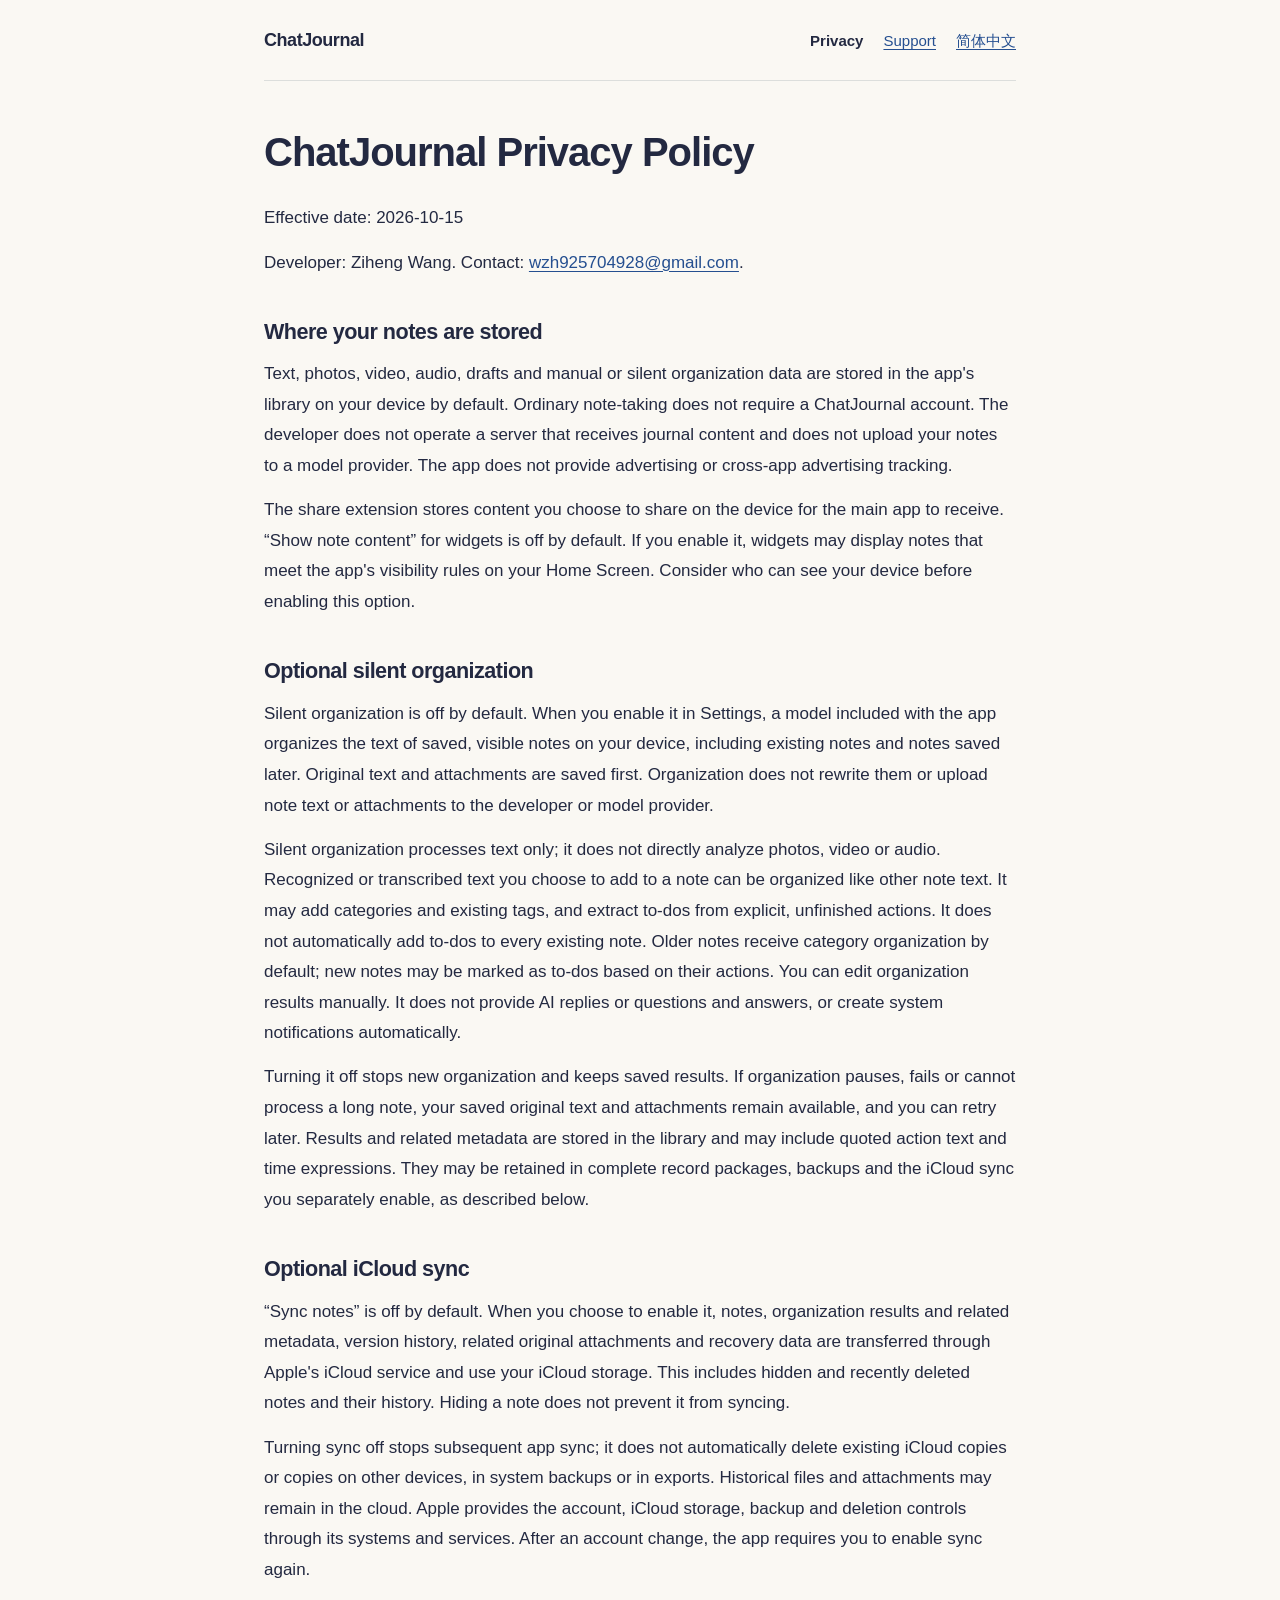
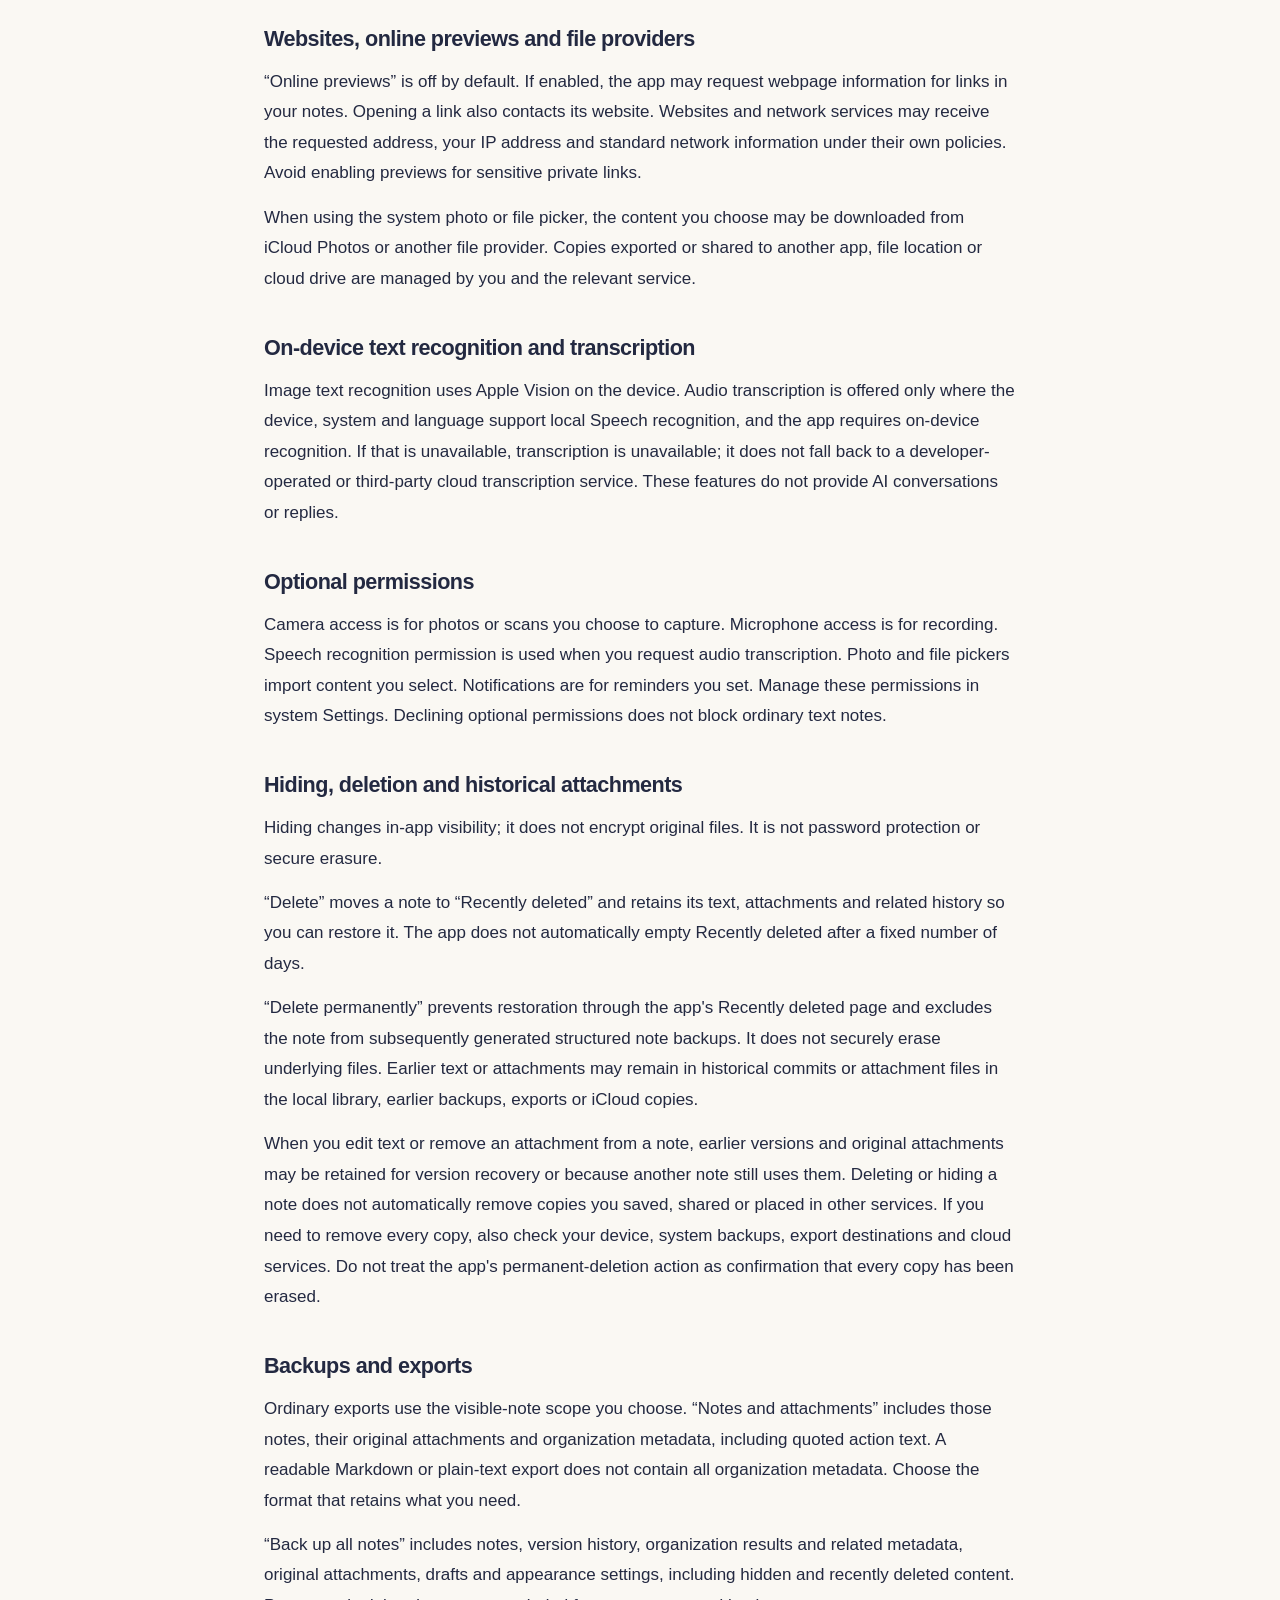
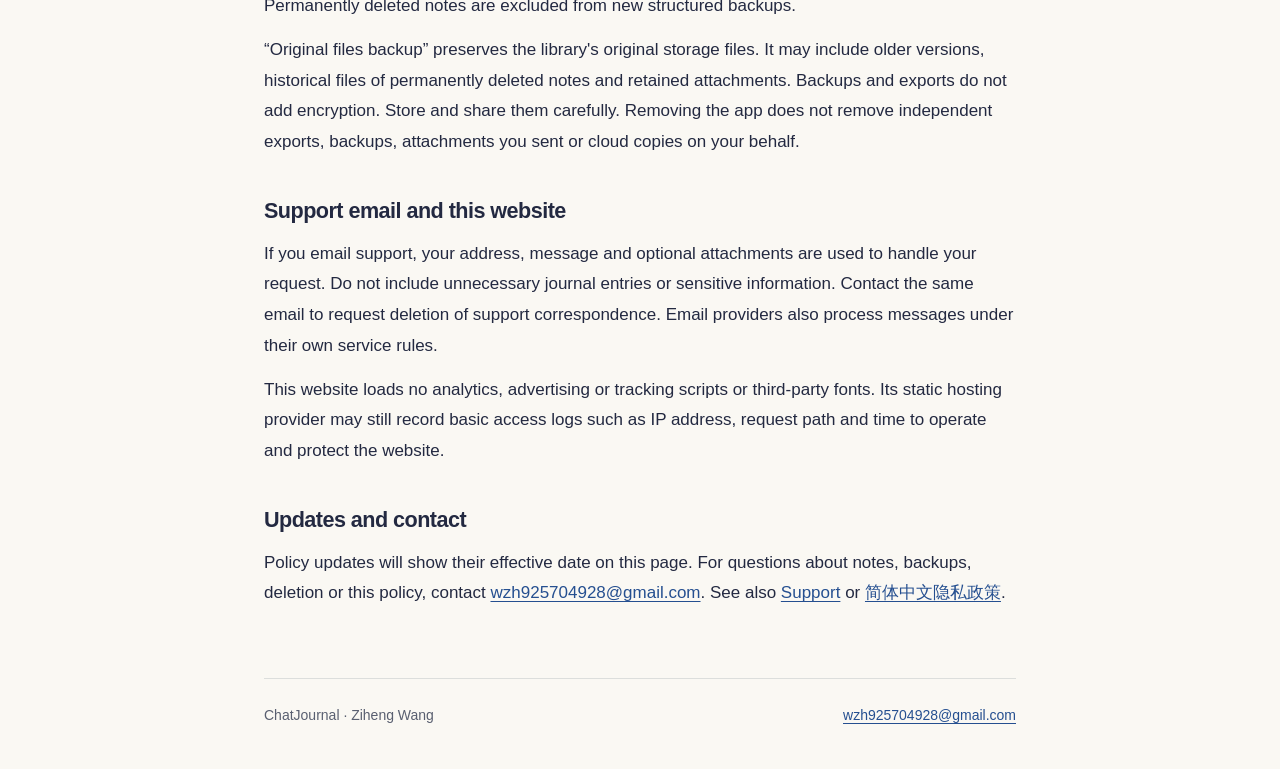
==== docs/privacy.en.html @ 0717ebc5 "Add files via upload" ====
<!doctype html>
<html lang="en">
<head>
<meta charset="utf-8">
<meta name="viewport" content="width=device-width, initial-scale=1">
<meta name="description" content="How ChatJournal handles notes, optional sync, permissions, backups and deletion.">
<meta name="referrer" content="no-referrer">
<meta http-equiv="Content-Security-Policy" content="default-src 'none'; style-src 'self'; img-src 'self'; base-uri 'none'; form-action 'none'">
<title>ChatJournal Privacy Policy</title>
<link rel="alternate" hreflang="zh-Hans" href="privacy.zh.html">
<link rel="alternate" hreflang="en" href="privacy.en.html">
<link rel="stylesheet" href="style.css">
</head>
<body>
<a class="skip" href="#content">Skip to content</a>
<header><a class="brand" href="index.html">ChatJournal</a><nav aria-label="Site navigation"><a href="privacy.en.html" aria-current="page">Privacy</a><a href="support.en.html">Support</a><a href="privacy.zh.html" lang="zh-Hans" hreflang="zh-Hans">简体中文</a></nav></header>
<main id="content"><h1>ChatJournal Privacy Policy</h1>
<p>Effective date: 2026-10-15</p>
<p>Developer: Ziheng Wang. Contact: <a href="mailto:wzh925704928@gmail.com">wzh925704928@gmail.com</a>.</p>
<h2>Where your notes are stored</h2>
<p>Text, photos, video, audio, drafts and manual or silent organization data are stored in the app's library on your device by default. Ordinary note-taking does not require a ChatJournal account. The developer does not operate a server that receives journal content and does not upload your notes to a model provider. The app does not provide advertising or cross-app advertising tracking.</p>
<p>The share extension stores content you choose to share on the device for the main app to receive. “Show note content” for widgets is off by default. If you enable it, widgets may display notes that meet the app's visibility rules on your Home Screen. Consider who can see your device before enabling this option.</p>
<h2>Optional silent organization</h2>
<p>Silent organization is off by default. When you enable it in Settings, a model included with the app organizes the text of saved, visible notes on your device, including existing notes and notes saved later. Original text and attachments are saved first. Organization does not rewrite them or upload note text or attachments to the developer or model provider.</p>
<p>Silent organization processes text only; it does not directly analyze photos, video or audio. Recognized or transcribed text you choose to add to a note can be organized like other note text. It may add categories and existing tags, and extract to-dos from explicit, unfinished actions. It does not automatically add to-dos to every existing note. Older notes receive category organization by default; new notes may be marked as to-dos based on their actions. You can edit organization results manually. It does not provide AI replies or questions and answers, or create system notifications automatically.</p>
<p>Turning it off stops new organization and keeps saved results. If organization pauses, fails or cannot process a long note, your saved original text and attachments remain available, and you can retry later. Results and related metadata are stored in the library and may include quoted action text and time expressions. They may be retained in complete record packages, backups and the iCloud sync you separately enable, as described below.</p>
<h2>Optional iCloud sync</h2>
<p>“Sync notes” is off by default. When you choose to enable it, notes, organization results and related metadata, version history, related original attachments and recovery data are transferred through Apple's iCloud service and use your iCloud storage. This includes hidden and recently deleted notes and their history. Hiding a note does not prevent it from syncing.</p>
<p>Turning sync off stops subsequent app sync; it does not automatically delete existing iCloud copies or copies on other devices, in system backups or in exports. Historical files and attachments may remain in the cloud. Apple provides the account, iCloud storage, backup and deletion controls through its systems and services. After an account change, the app requires you to enable sync again.</p>
<h2>Websites, online previews and file providers</h2>
<p>“Online previews” is off by default. If enabled, the app may request webpage information for links in your notes. Opening a link also contacts its website. Websites and network services may receive the requested address, your IP address and standard network information under their own policies. Avoid enabling previews for sensitive private links.</p>
<p>When using the system photo or file picker, the content you choose may be downloaded from iCloud Photos or another file provider. Copies exported or shared to another app, file location or cloud drive are managed by you and the relevant service.</p>
<h2>On-device text recognition and transcription</h2>
<p>Image text recognition uses Apple Vision on the device. Audio transcription is offered only where the device, system and language support local Speech recognition, and the app requires on-device recognition. If that is unavailable, transcription is unavailable; it does not fall back to a developer-operated or third-party cloud transcription service. These features do not provide AI conversations or replies.</p>
<h2>Optional permissions</h2>
<p>Camera access is for photos or scans you choose to capture. Microphone access is for recording. Speech recognition permission is used when you request audio transcription. Photo and file pickers import content you select. Notifications are for reminders you set. Manage these permissions in system Settings. Declining optional permissions does not block ordinary text notes.</p>
<h2>Hiding, deletion and historical attachments</h2>
<p>Hiding changes in-app visibility; it does not encrypt original files. It is not password protection or secure erasure.</p>
<p>“Delete” moves a note to “Recently deleted” and retains its text, attachments and related history so you can restore it. The app does not automatically empty Recently deleted after a fixed number of days.</p>
<p>“Delete permanently” prevents restoration through the app's Recently deleted page and excludes the note from subsequently generated structured note backups. It does not securely erase underlying files. Earlier text or attachments may remain in historical commits or attachment files in the local library, earlier backups, exports or iCloud copies.</p>
<p>When you edit text or remove an attachment from a note, earlier versions and original attachments may be retained for version recovery or because another note still uses them. Deleting or hiding a note does not automatically remove copies you saved, shared or placed in other services. If you need to remove every copy, also check your device, system backups, export destinations and cloud services. Do not treat the app's permanent-deletion action as confirmation that every copy has been erased.</p>
<h2>Backups and exports</h2>
<p>Ordinary exports use the visible-note scope you choose. “Notes and attachments” includes those notes, their original attachments and organization metadata, including quoted action text. A readable Markdown or plain-text export does not contain all organization metadata. Choose the format that retains what you need.</p>
<p>“Back up all notes” includes notes, version history, organization results and related metadata, original attachments, drafts and appearance settings, including hidden and recently deleted content. Permanently deleted notes are excluded from new structured backups.</p>
<p>“Original files backup” preserves the library's original storage files. It may include older versions, historical files of permanently deleted notes and retained attachments. Backups and exports do not add encryption. Store and share them carefully. Removing the app does not remove independent exports, backups, attachments you sent or cloud copies on your behalf.</p>
<h2>Support email and this website</h2>
<p>If you email support, your address, message and optional attachments are used to handle your request. Do not include unnecessary journal entries or sensitive information. Contact the same email to request deletion of support correspondence. Email providers also process messages under their own service rules.</p>
<p>This website loads no analytics, advertising or tracking scripts or third-party fonts. Its static hosting provider may still record basic access logs such as IP address, request path and time to operate and protect the website.</p>
<h2>Updates and contact</h2>
<p>Policy updates will show their effective date on this page. For questions about notes, backups, deletion or this policy, contact <a href="mailto:wzh925704928@gmail.com">wzh925704928@gmail.com</a>. See also <a href="support.en.html">Support</a> or <a href="privacy.zh.html">简体中文隐私政策</a>.</p></main>
<footer><span>ChatJournal · Ziheng Wang</span><a href="mailto:wzh925704928@gmail.com">wzh925704928@gmail.com</a></footer>
</body>
</html>
---- docs/style.css ----
:root{color-scheme:light dark;--paper:#faf8f3;--ink:#232941;--muted:#595f70;--line:#dcdedc;--link:#254f90;--focus:#995b0e}
*{box-sizing:border-box}
html{font-size:100%;scroll-padding-top:1.5rem}
body{margin:0;background:var(--paper);color:var(--ink);font-family:-apple-system,BlinkMacSystemFont,"Segoe UI","PingFang SC","Hiragino Sans GB",sans-serif;font-size:1.0625rem;line-height:1.8;overflow-wrap:anywhere}
a{color:var(--link);text-underline-offset:.2em;text-decoration-thickness:.06em}
a:hover{text-decoration-thickness:.12em}
a:focus-visible{outline:3px solid var(--focus);outline-offset:5px;border-radius:2px}
header,main,footer{width:min(100% - 3rem,47rem);margin-inline:auto}
header{display:flex;align-items:center;justify-content:space-between;gap:1.25rem;flex-wrap:wrap;padding-block:1.5rem;border-bottom:1px solid var(--line)}
.brand{font-size:1.125rem;font-weight:650;letter-spacing:-.025em;text-decoration:none;color:var(--ink)}
nav{display:flex;gap:1.25rem;flex-wrap:wrap;font-size:.9375rem}
nav a[aria-current=page]{color:var(--ink);text-decoration:none;font-weight:650}
main{padding-block:2.75rem 3.5rem}
h1,h2{line-height:1.35;letter-spacing:-.025em;text-wrap:balance}
h1{font-size:clamp(1.9rem,5vw,2.5rem);font-weight:700;margin:0 0 1.5rem}
h2{font-size:1.35rem;font-weight:650;margin:2.4rem 0 .8rem}
p{margin:.85rem 0}
ul{padding-left:1.25rem}
li+li{margin-top:.5rem}
.intro{font-size:1.25rem;line-height:1.65;color:var(--muted)}
footer{border-top:1px solid var(--line);padding-block:1.5rem 2.5rem;display:flex;gap:.5rem 1.5rem;justify-content:space-between;flex-wrap:wrap;font-size:.875rem;color:var(--muted)}
.skip{position:absolute;left:1rem;top:-5rem;background:var(--paper);padding:.6rem .9rem;z-index:1}
.skip:focus{top:1rem}
@media(max-width:30rem){header,main,footer{width:calc(100% - 2.25rem)}header{align-items:flex-start;gap:.6rem}nav{gap:1rem}main{padding-top:2rem}body{font-size:1rem}}
@media(prefers-color-scheme:dark){:root{--paper:#171b2b;--ink:#f2f1ee;--muted:#b6bdcd;--line:#3a4052;--link:#a6c6ff;--focus:#e3b674}}
@media print{body{background:white;color:black;font-size:11pt}header,footer,.skip{display:none}main{width:100%;padding:0}h2{break-after:avoid}a{color:inherit}p,li{orphans:3;widows:3}}
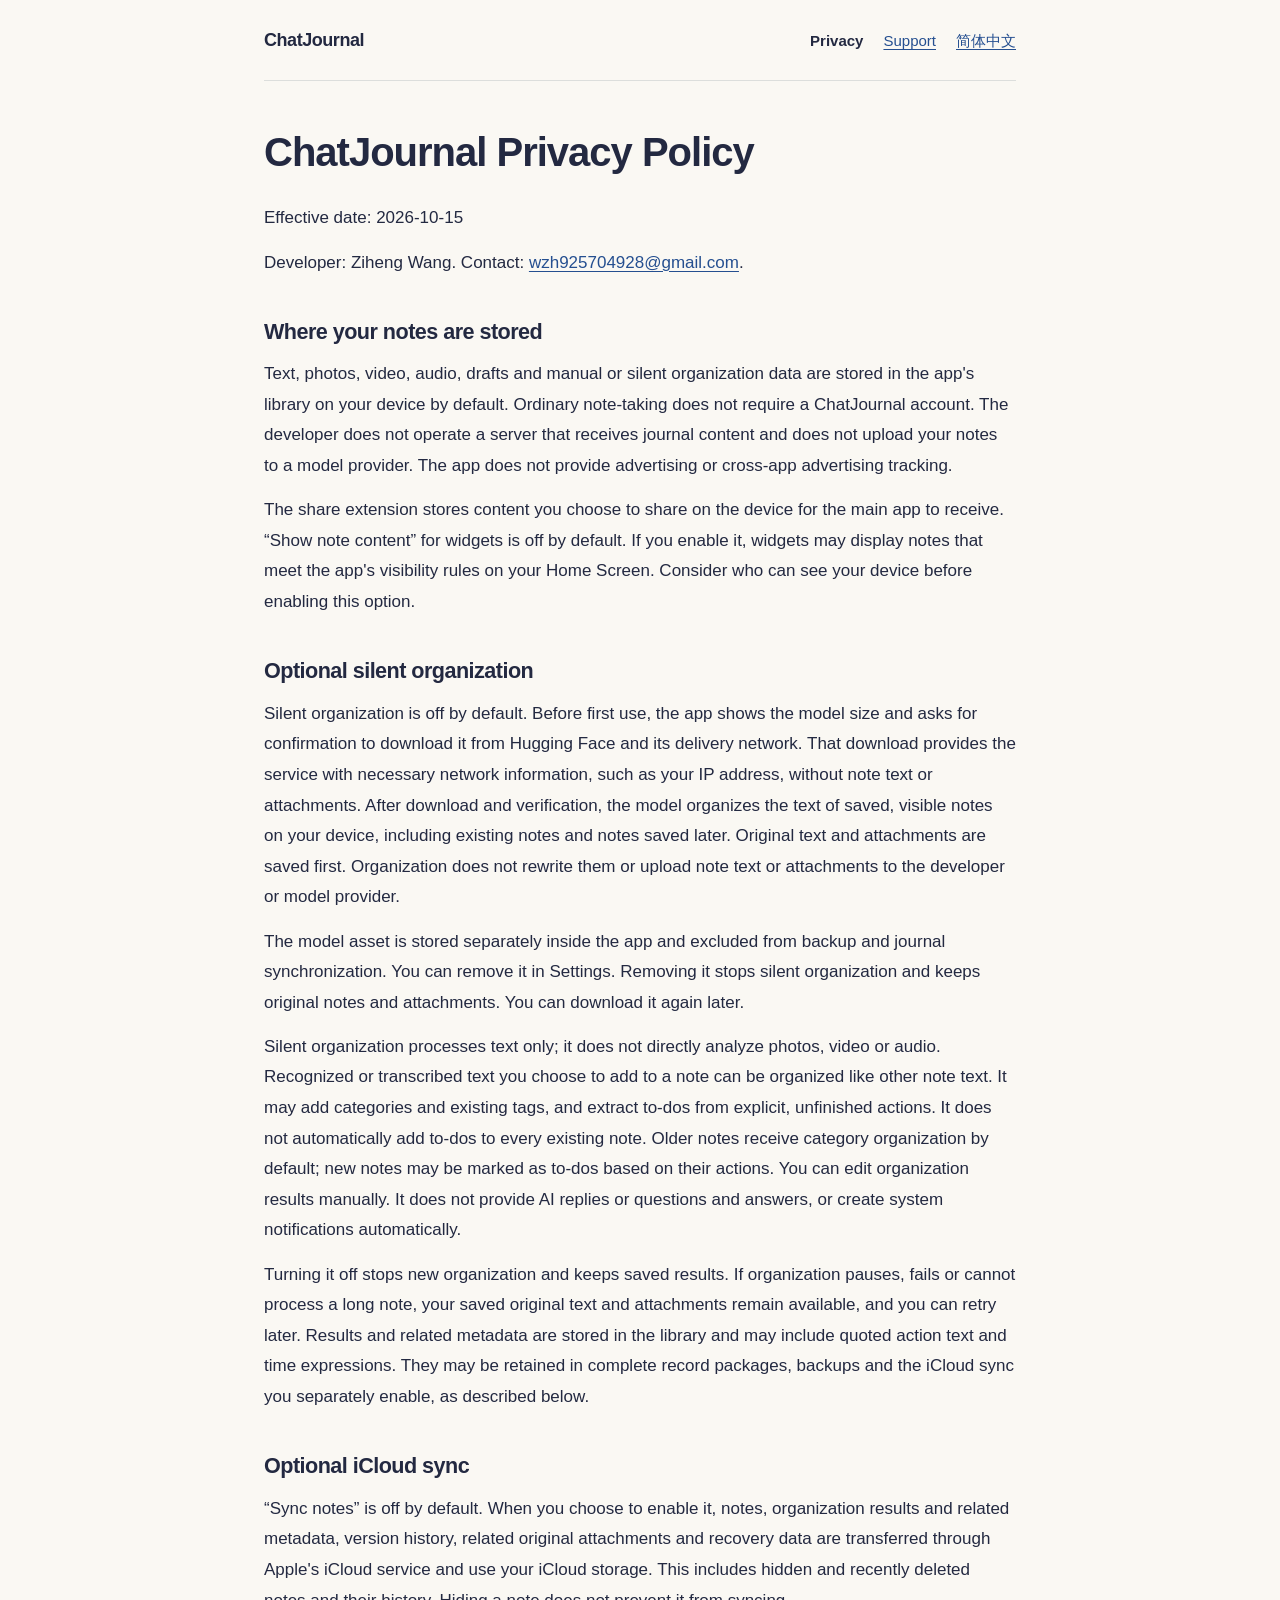
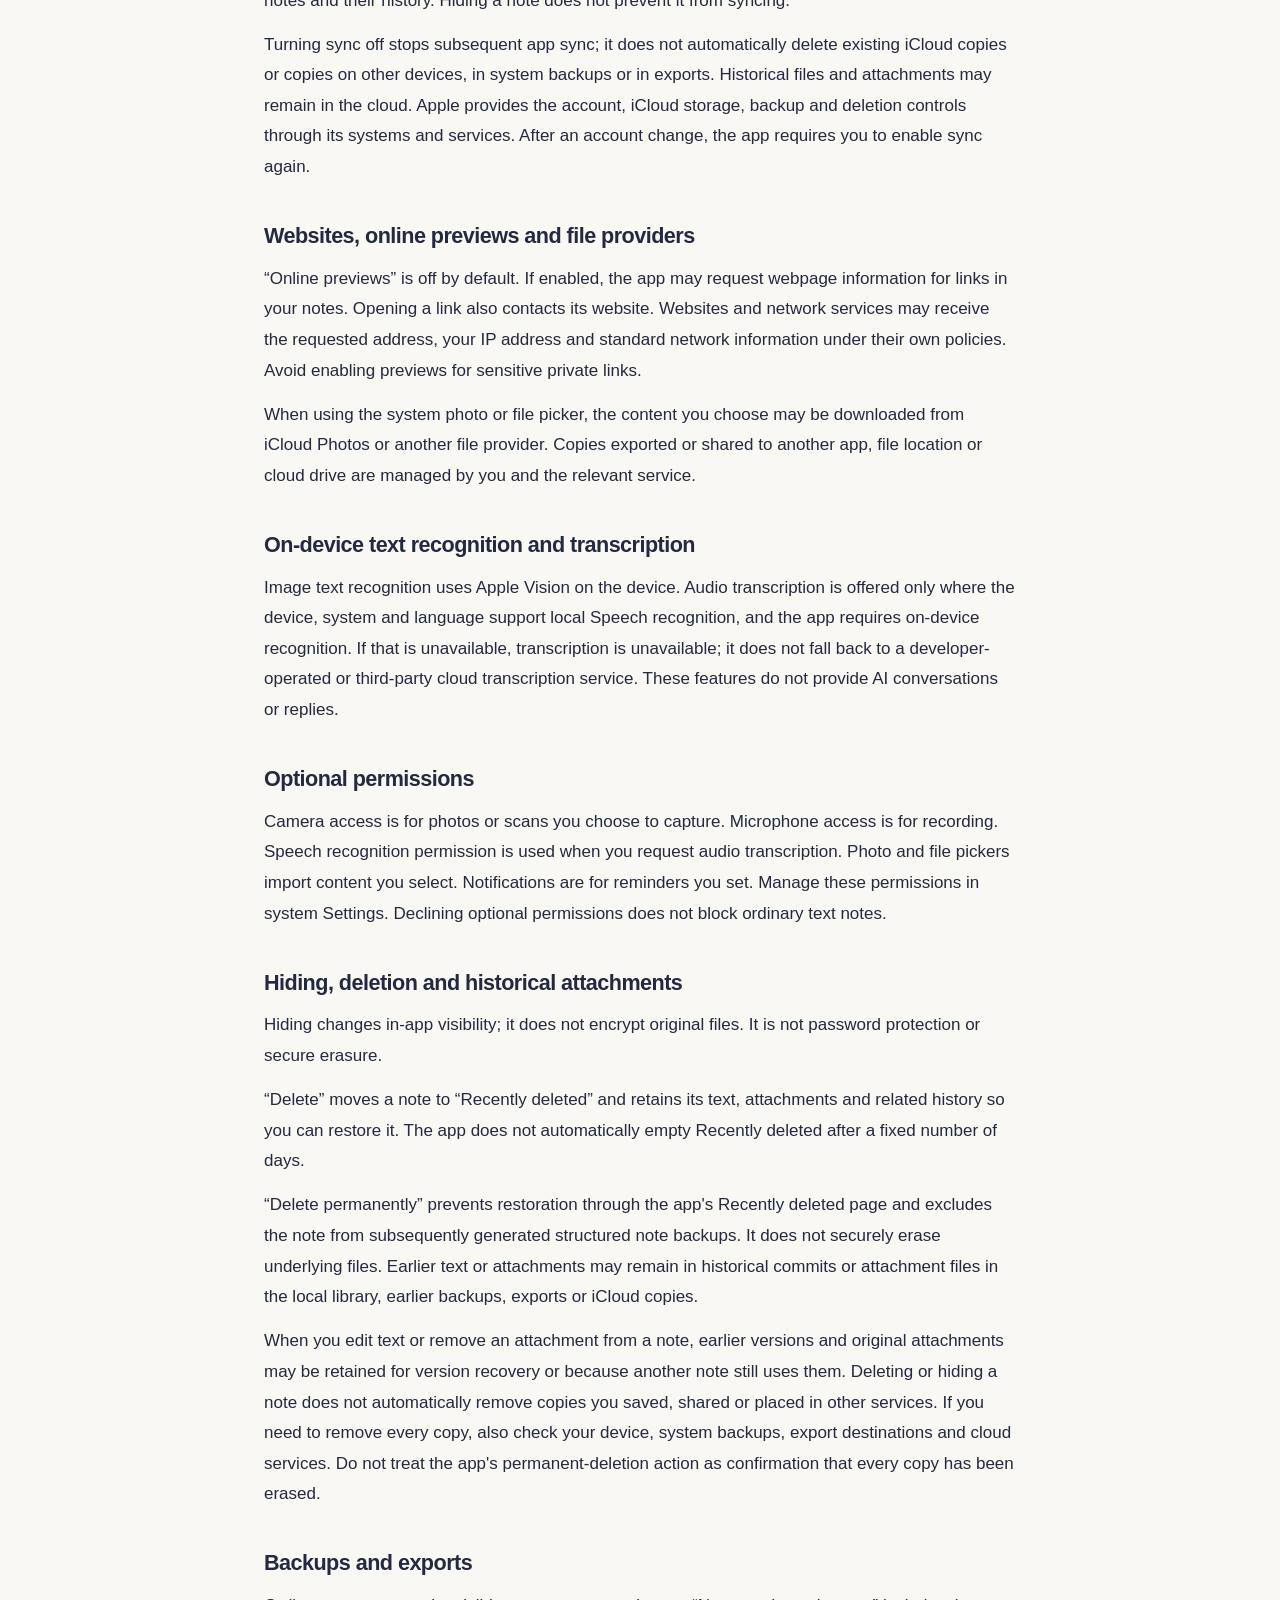
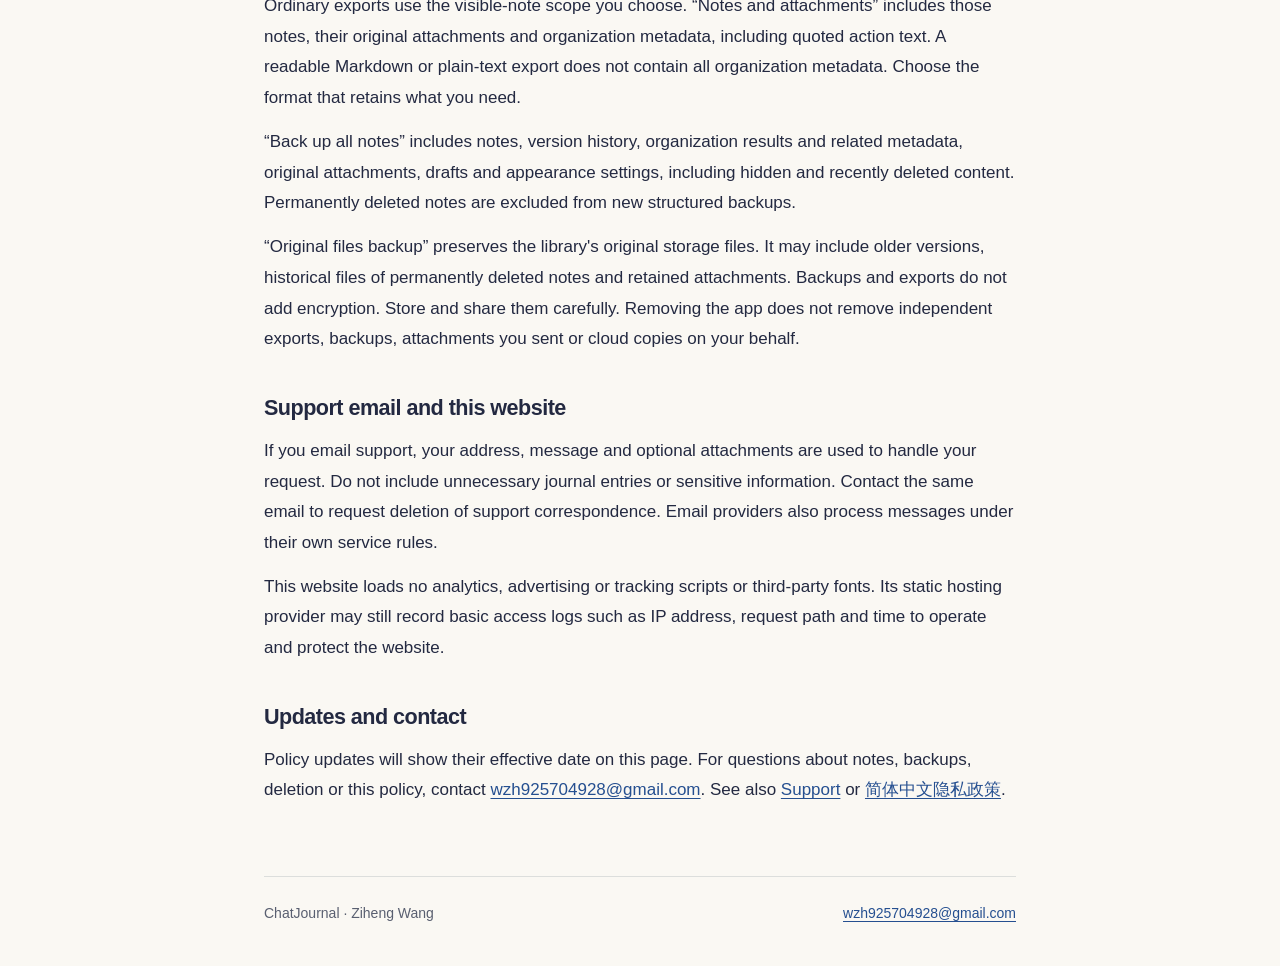
==== commit 218f0e29: "Document optional local model download and removal" ====
--- a/docs/privacy.en.html
+++ b/docs/privacy.en.html
@@ -21,7 +21,8 @@
 <p>Text, photos, video, audio, drafts and manual or silent organization data are stored in the app's library on your device by default. Ordinary note-taking does not require a ChatJournal account. The developer does not operate a server that receives journal content and does not upload your notes to a model provider. The app does not provide advertising or cross-app advertising tracking.</p>
 <p>The share extension stores content you choose to share on the device for the main app to receive. “Show note content” for widgets is off by default. If you enable it, widgets may display notes that meet the app's visibility rules on your Home Screen. Consider who can see your device before enabling this option.</p>
 <h2>Optional silent organization</h2>
-<p>Silent organization is off by default. When you enable it in Settings, a model included with the app organizes the text of saved, visible notes on your device, including existing notes and notes saved later. Original text and attachments are saved first. Organization does not rewrite them or upload note text or attachments to the developer or model provider.</p>
+<p>Silent organization is off by default. Before first use, the app shows the model size and asks for confirmation to download it from Hugging Face and its delivery network. That download provides the service with necessary network information, such as your IP address, without note text or attachments. After download and verification, the model organizes the text of saved, visible notes on your device, including existing notes and notes saved later. Original text and attachments are saved first. Organization does not rewrite them or upload note text or attachments to the developer or model provider.</p>
+<p>The model asset is stored separately inside the app and excluded from backup and journal synchronization. You can remove it in Settings. Removing it stops silent organization and keeps original notes and attachments. You can download it again later.</p>
 <p>Silent organization processes text only; it does not directly analyze photos, video or audio. Recognized or transcribed text you choose to add to a note can be organized like other note text. It may add categories and existing tags, and extract to-dos from explicit, unfinished actions. It does not automatically add to-dos to every existing note. Older notes receive category organization by default; new notes may be marked as to-dos based on their actions. You can edit organization results manually. It does not provide AI replies or questions and answers, or create system notifications automatically.</p>
 <p>Turning it off stops new organization and keeps saved results. If organization pauses, fails or cannot process a long note, your saved original text and attachments remain available, and you can retry later. Results and related metadata are stored in the library and may include quoted action text and time expressions. They may be retained in complete record packages, backups and the iCloud sync you separately enable, as described below.</p>
 <h2>Optional iCloud sync</h2>
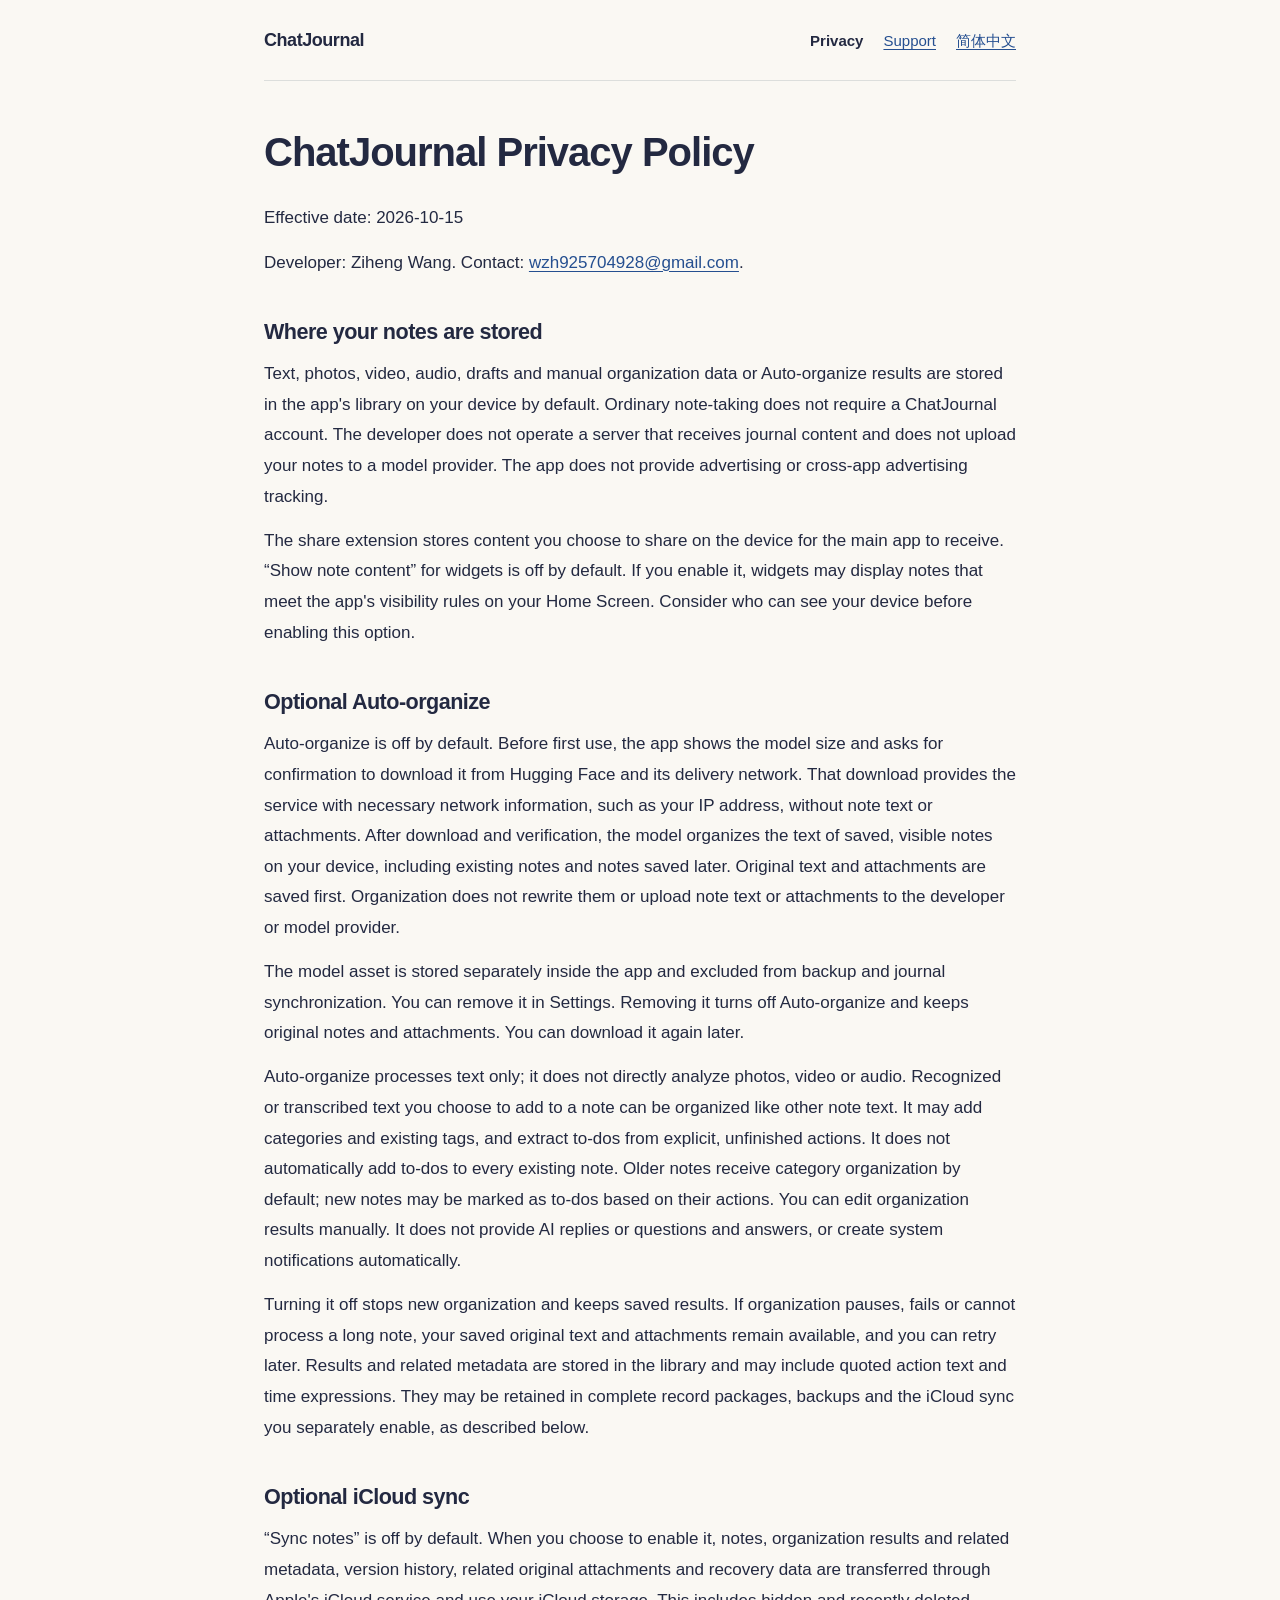
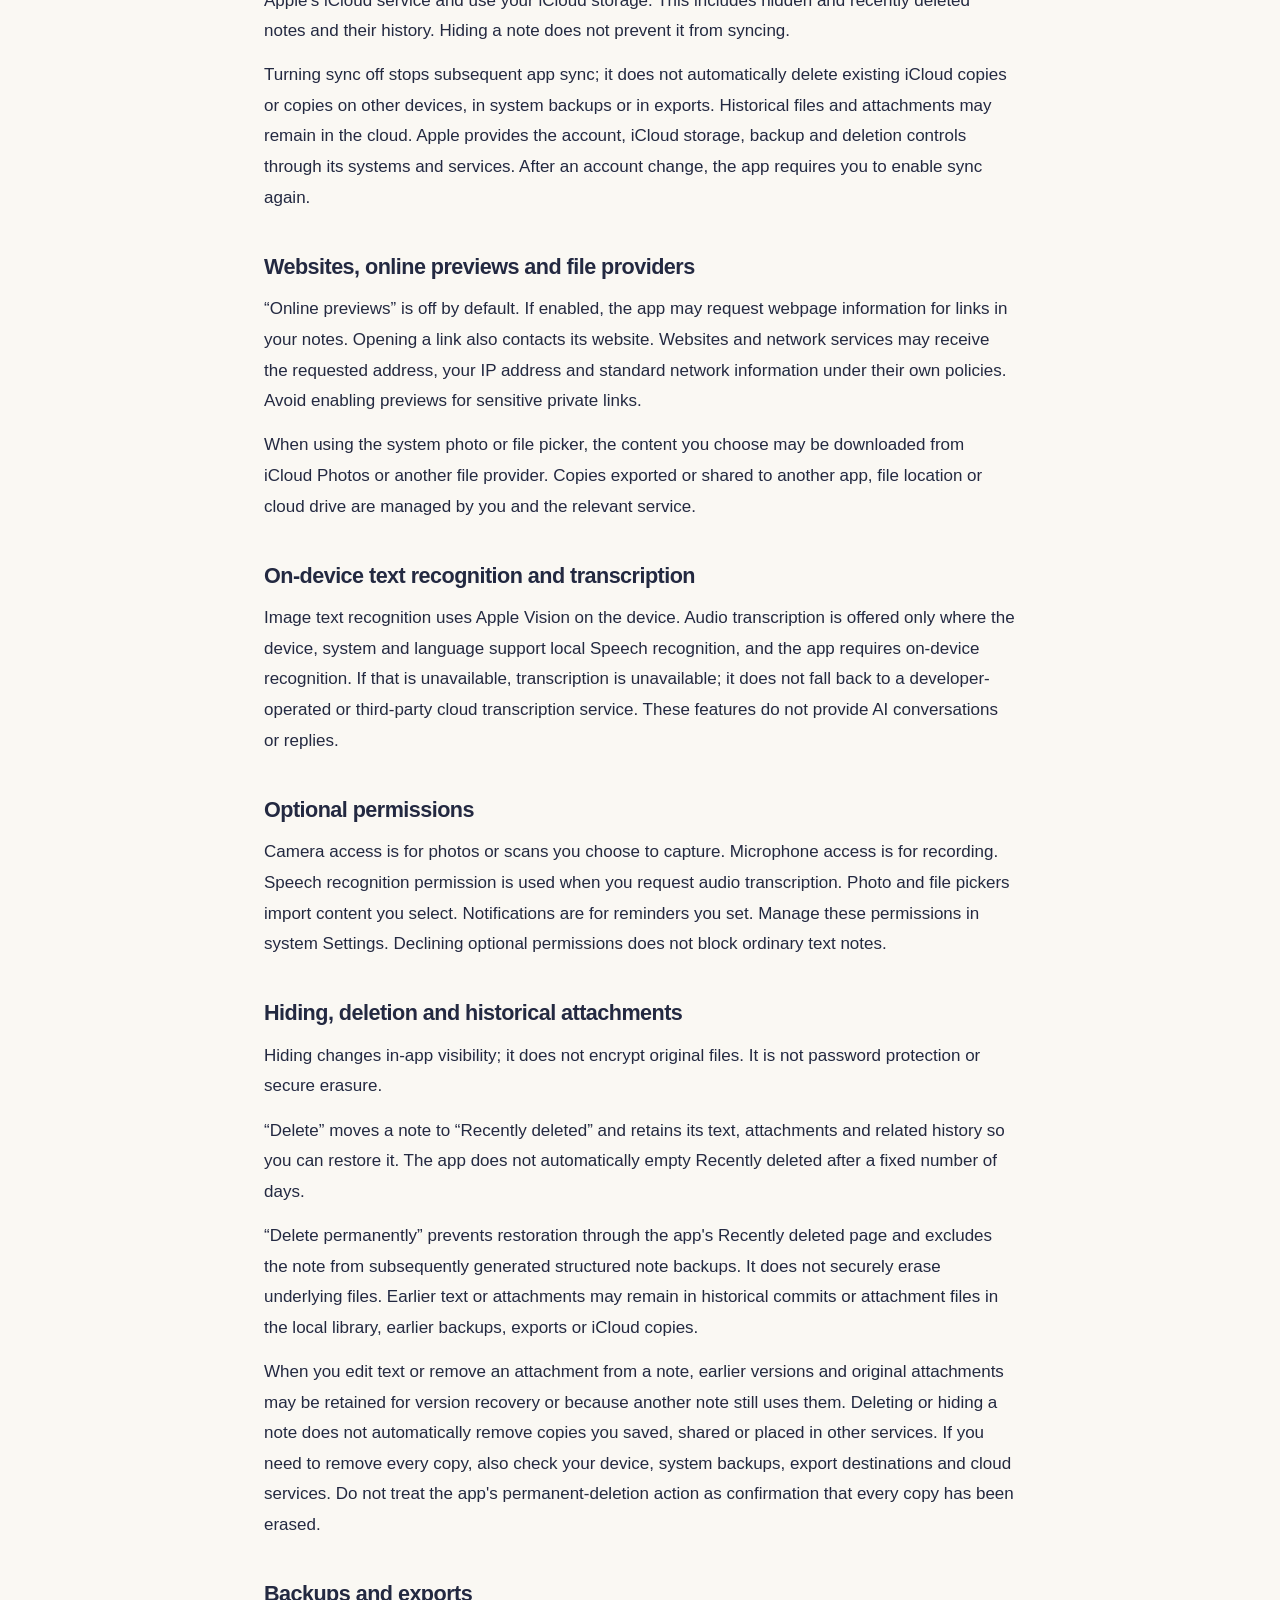
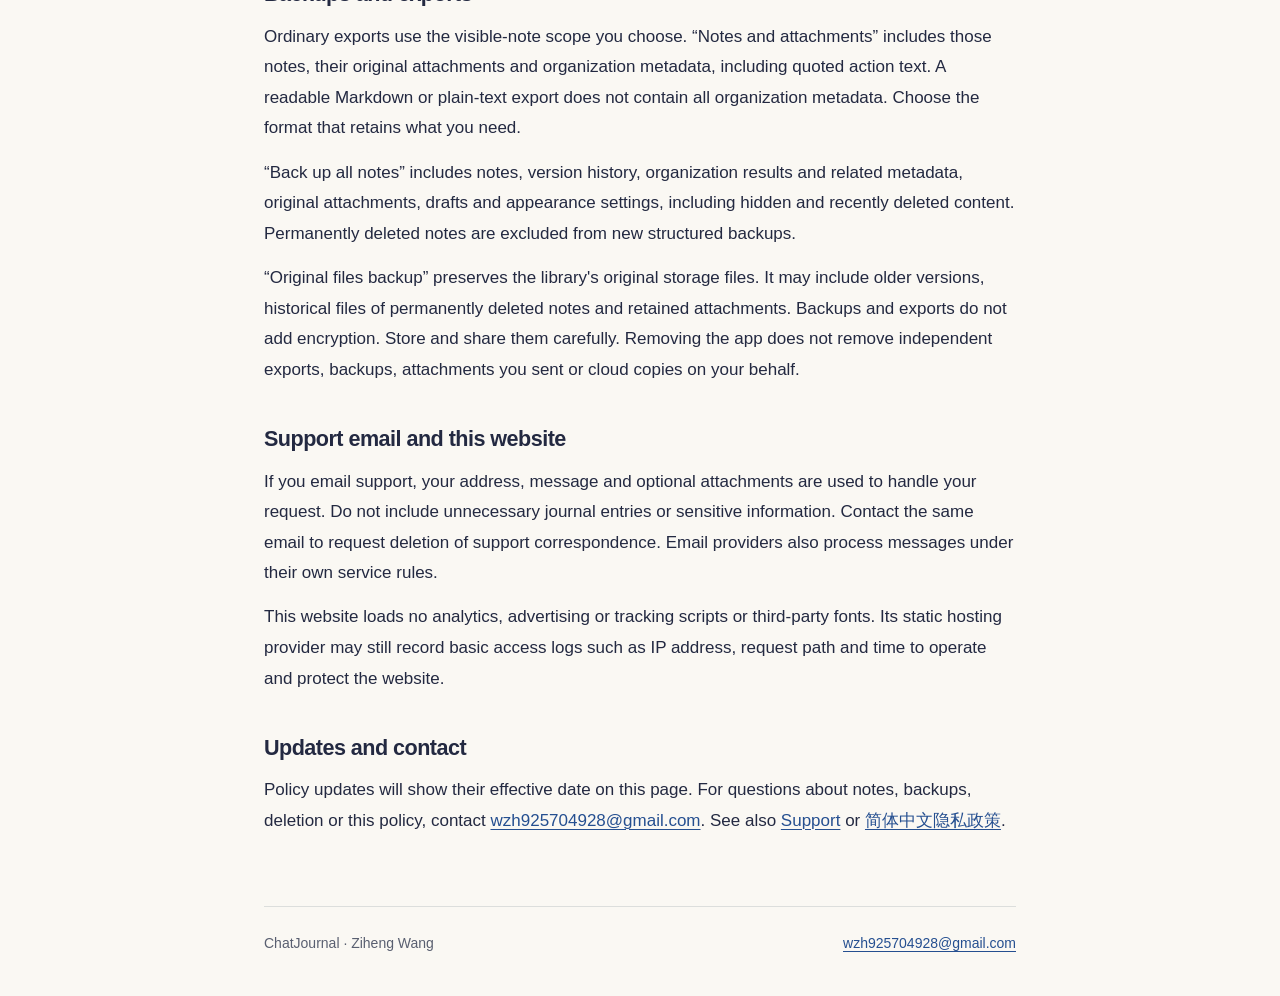
==== commit 207b54b5: "Align ChatJournal privacy and support with clearer app wording" ====
--- a/docs/privacy.en.html
+++ b/docs/privacy.en.html
@@ -18,12 +18,12 @@
 <p>Effective date: 2026-10-15</p>
 <p>Developer: Ziheng Wang. Contact: <a href="mailto:wzh925704928@gmail.com">wzh925704928@gmail.com</a>.</p>
 <h2>Where your notes are stored</h2>
-<p>Text, photos, video, audio, drafts and manual or silent organization data are stored in the app's library on your device by default. Ordinary note-taking does not require a ChatJournal account. The developer does not operate a server that receives journal content and does not upload your notes to a model provider. The app does not provide advertising or cross-app advertising tracking.</p>
+<p>Text, photos, video, audio, drafts and manual organization data or Auto-organize results are stored in the app's library on your device by default. Ordinary note-taking does not require a ChatJournal account. The developer does not operate a server that receives journal content and does not upload your notes to a model provider. The app does not provide advertising or cross-app advertising tracking.</p>
 <p>The share extension stores content you choose to share on the device for the main app to receive. “Show note content” for widgets is off by default. If you enable it, widgets may display notes that meet the app's visibility rules on your Home Screen. Consider who can see your device before enabling this option.</p>
-<h2>Optional silent organization</h2>
-<p>Silent organization is off by default. Before first use, the app shows the model size and asks for confirmation to download it from Hugging Face and its delivery network. That download provides the service with necessary network information, such as your IP address, without note text or attachments. After download and verification, the model organizes the text of saved, visible notes on your device, including existing notes and notes saved later. Original text and attachments are saved first. Organization does not rewrite them or upload note text or attachments to the developer or model provider.</p>
-<p>The model asset is stored separately inside the app and excluded from backup and journal synchronization. You can remove it in Settings. Removing it stops silent organization and keeps original notes and attachments. You can download it again later.</p>
-<p>Silent organization processes text only; it does not directly analyze photos, video or audio. Recognized or transcribed text you choose to add to a note can be organized like other note text. It may add categories and existing tags, and extract to-dos from explicit, unfinished actions. It does not automatically add to-dos to every existing note. Older notes receive category organization by default; new notes may be marked as to-dos based on their actions. You can edit organization results manually. It does not provide AI replies or questions and answers, or create system notifications automatically.</p>
+<h2>Optional Auto-organize</h2>
+<p>Auto-organize is off by default. Before first use, the app shows the model size and asks for confirmation to download it from Hugging Face and its delivery network. That download provides the service with necessary network information, such as your IP address, without note text or attachments. After download and verification, the model organizes the text of saved, visible notes on your device, including existing notes and notes saved later. Original text and attachments are saved first. Organization does not rewrite them or upload note text or attachments to the developer or model provider.</p>
+<p>The model asset is stored separately inside the app and excluded from backup and journal synchronization. You can remove it in Settings. Removing it turns off Auto-organize and keeps original notes and attachments. You can download it again later.</p>
+<p>Auto-organize processes text only; it does not directly analyze photos, video or audio. Recognized or transcribed text you choose to add to a note can be organized like other note text. It may add categories and existing tags, and extract to-dos from explicit, unfinished actions. It does not automatically add to-dos to every existing note. Older notes receive category organization by default; new notes may be marked as to-dos based on their actions. You can edit organization results manually. It does not provide AI replies or questions and answers, or create system notifications automatically.</p>
 <p>Turning it off stops new organization and keeps saved results. If organization pauses, fails or cannot process a long note, your saved original text and attachments remain available, and you can retry later. Results and related metadata are stored in the library and may include quoted action text and time expressions. They may be retained in complete record packages, backups and the iCloud sync you separately enable, as described below.</p>
 <h2>Optional iCloud sync</h2>
 <p>“Sync notes” is off by default. When you choose to enable it, notes, organization results and related metadata, version history, related original attachments and recovery data are transferred through Apple's iCloud service and use your iCloud storage. This includes hidden and recently deleted notes and their history. Hiding a note does not prevent it from syncing.</p>
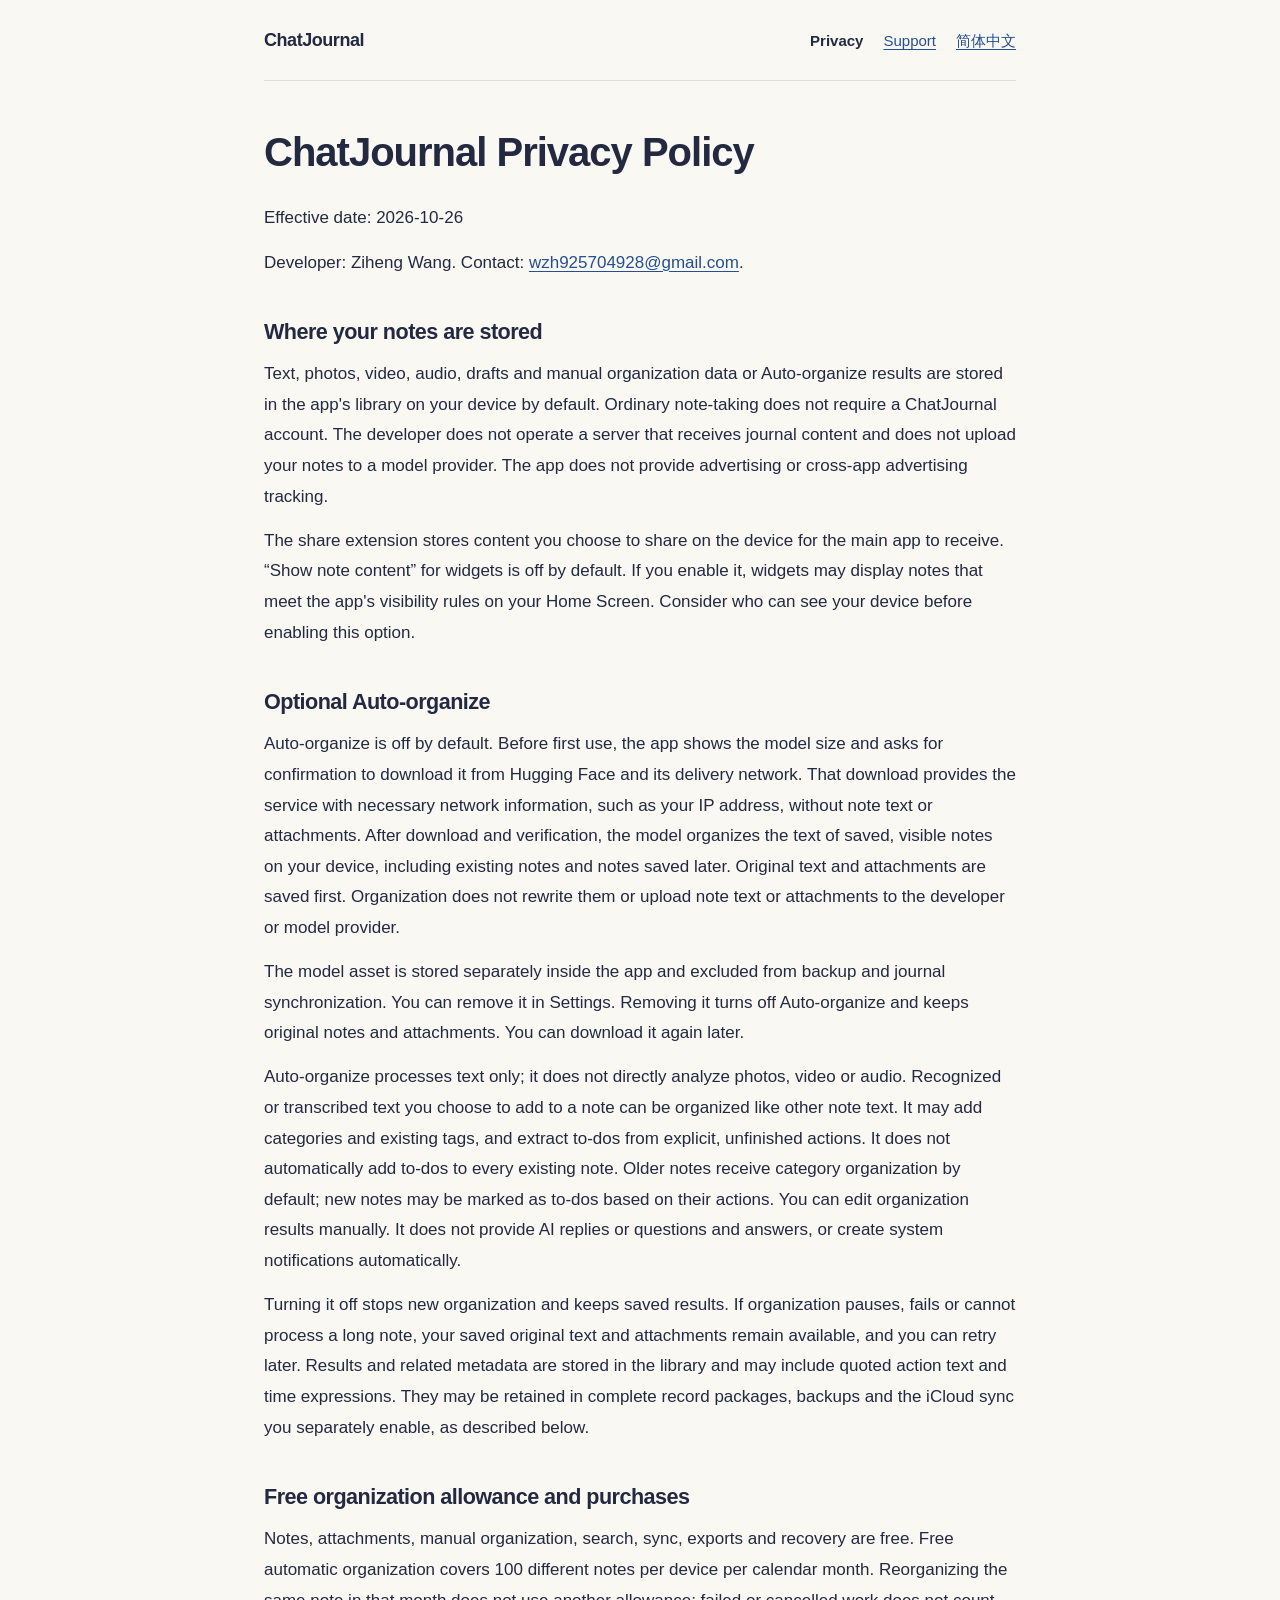
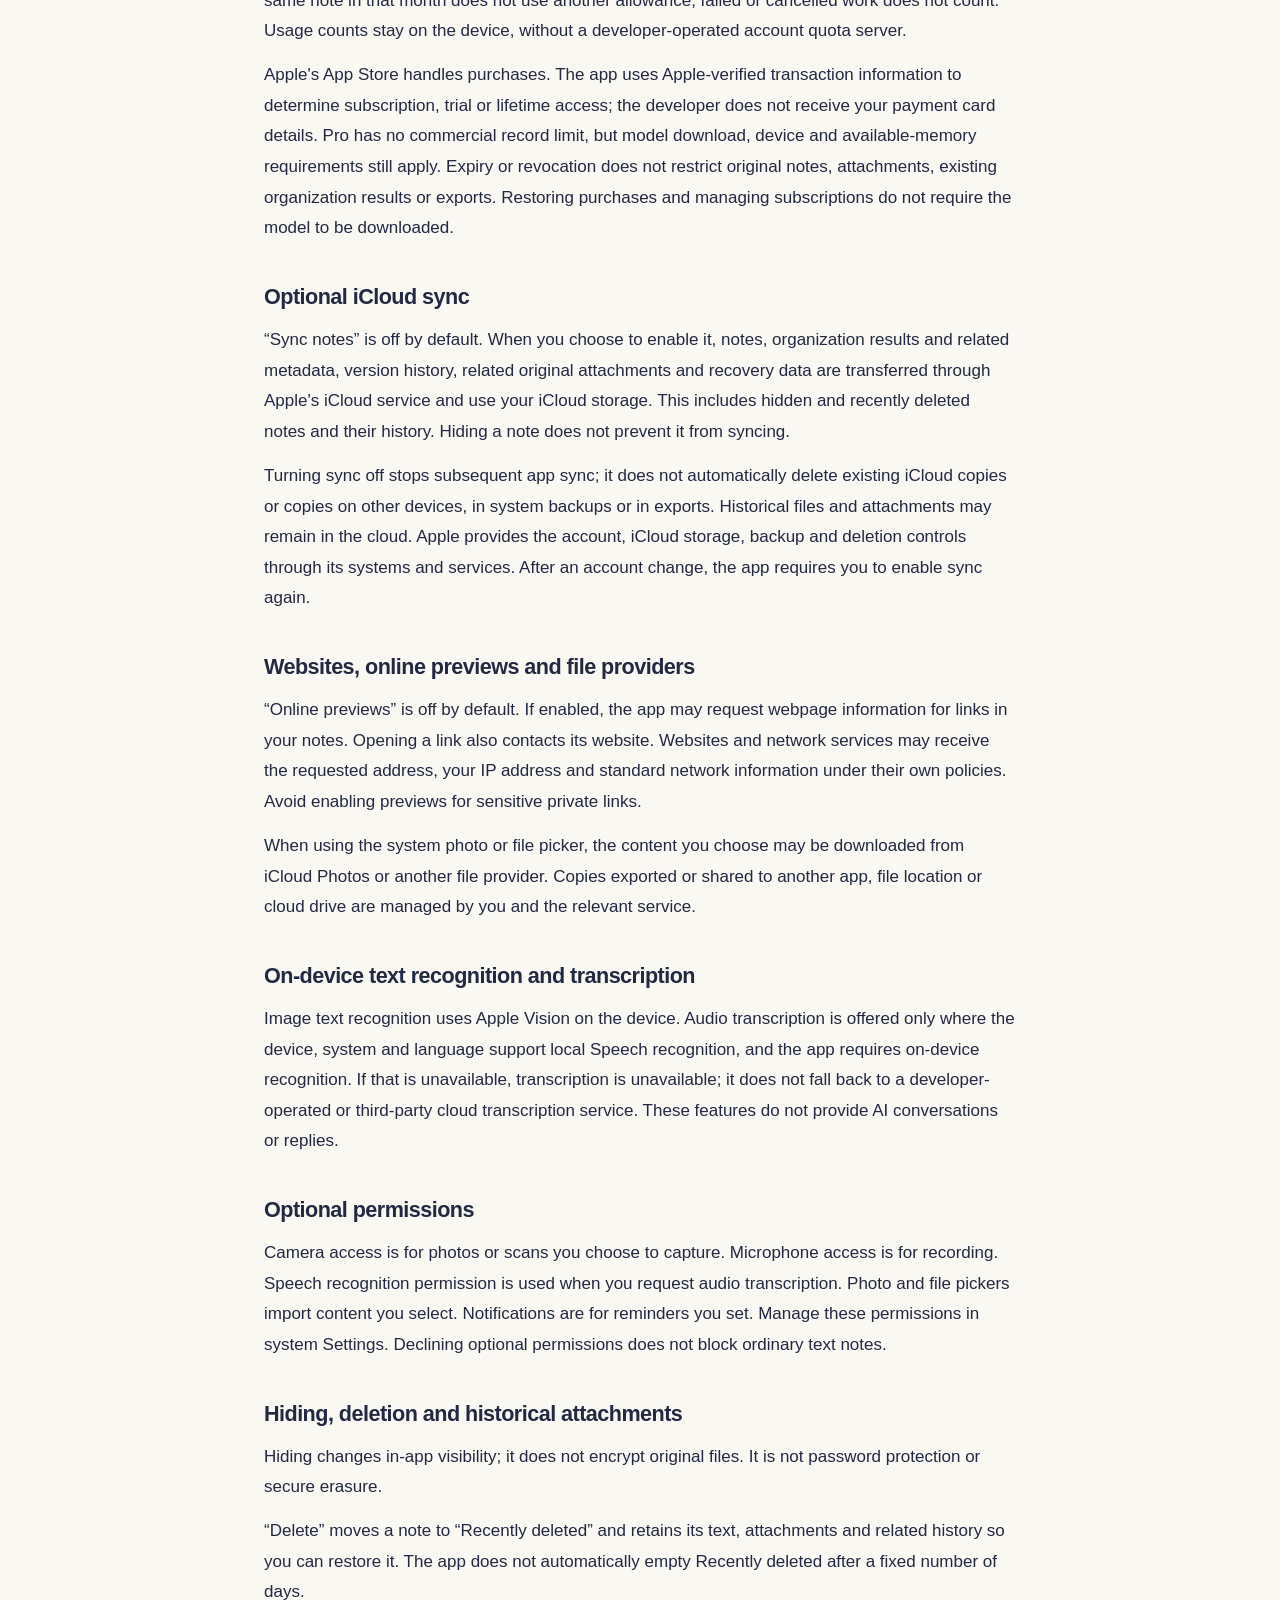
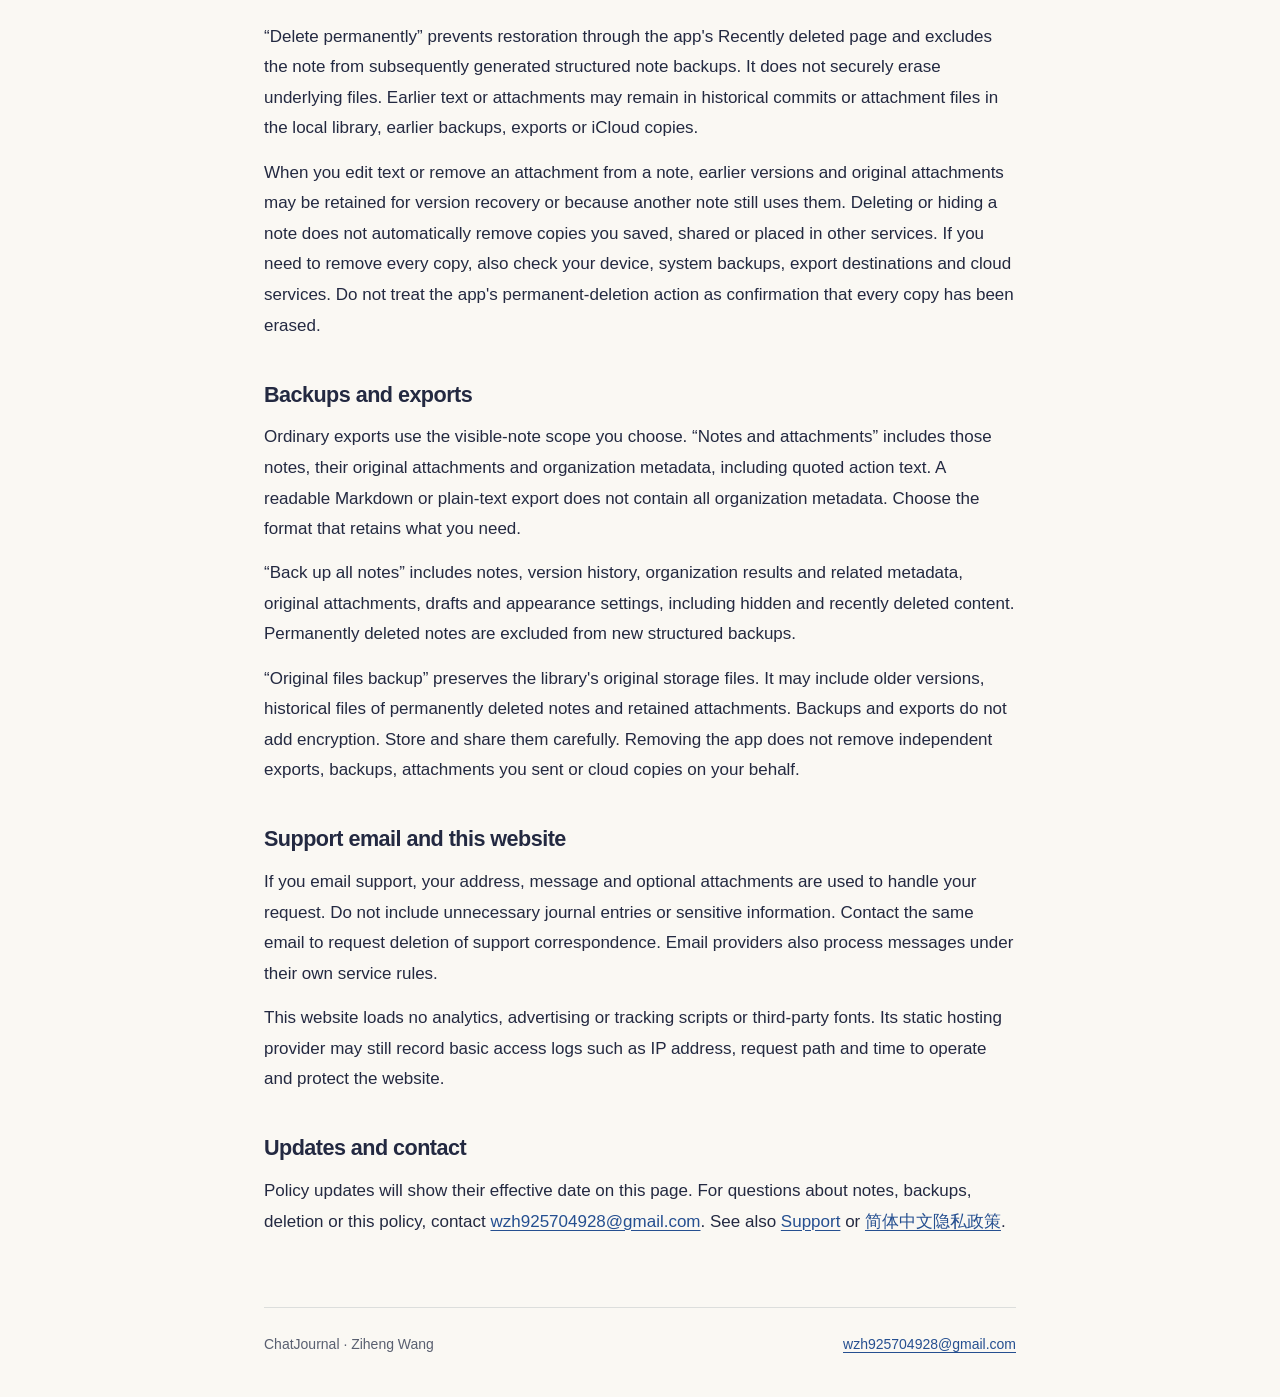
==== commit 284eb26a: "Describe ChatJournal free organization and Pro purchases" ====
--- a/docs/privacy.en.html
+++ b/docs/privacy.en.html
@@ -15,7 +15,7 @@
 <a class="skip" href="#content">Skip to content</a>
 <header><a class="brand" href="index.html">ChatJournal</a><nav aria-label="Site navigation"><a href="privacy.en.html" aria-current="page">Privacy</a><a href="support.en.html">Support</a><a href="privacy.zh.html" lang="zh-Hans" hreflang="zh-Hans">简体中文</a></nav></header>
 <main id="content"><h1>ChatJournal Privacy Policy</h1>
-<p>Effective date: 2026-10-15</p>
+<p>Effective date: 2026-10-26</p>
 <p>Developer: Ziheng Wang. Contact: <a href="mailto:wzh925704928@gmail.com">wzh925704928@gmail.com</a>.</p>
 <h2>Where your notes are stored</h2>
 <p>Text, photos, video, audio, drafts and manual organization data or Auto-organize results are stored in the app's library on your device by default. Ordinary note-taking does not require a ChatJournal account. The developer does not operate a server that receives journal content and does not upload your notes to a model provider. The app does not provide advertising or cross-app advertising tracking.</p>
@@ -25,6 +25,9 @@
 <p>The model asset is stored separately inside the app and excluded from backup and journal synchronization. You can remove it in Settings. Removing it turns off Auto-organize and keeps original notes and attachments. You can download it again later.</p>
 <p>Auto-organize processes text only; it does not directly analyze photos, video or audio. Recognized or transcribed text you choose to add to a note can be organized like other note text. It may add categories and existing tags, and extract to-dos from explicit, unfinished actions. It does not automatically add to-dos to every existing note. Older notes receive category organization by default; new notes may be marked as to-dos based on their actions. You can edit organization results manually. It does not provide AI replies or questions and answers, or create system notifications automatically.</p>
 <p>Turning it off stops new organization and keeps saved results. If organization pauses, fails or cannot process a long note, your saved original text and attachments remain available, and you can retry later. Results and related metadata are stored in the library and may include quoted action text and time expressions. They may be retained in complete record packages, backups and the iCloud sync you separately enable, as described below.</p>
+<h2>Free organization allowance and purchases</h2>
+<p>Notes, attachments, manual organization, search, sync, exports and recovery are free. Free automatic organization covers 100 different notes per device per calendar month. Reorganizing the same note in that month does not use another allowance; failed or cancelled work does not count. Usage counts stay on the device, without a developer-operated account quota server.</p>
+<p>Apple's App Store handles purchases. The app uses Apple-verified transaction information to determine subscription, trial or lifetime access; the developer does not receive your payment card details. Pro has no commercial record limit, but model download, device and available-memory requirements still apply. Expiry or revocation does not restrict original notes, attachments, existing organization results or exports. Restoring purchases and managing subscriptions do not require the model to be downloaded.</p>
 <h2>Optional iCloud sync</h2>
 <p>“Sync notes” is off by default. When you choose to enable it, notes, organization results and related metadata, version history, related original attachments and recovery data are transferred through Apple's iCloud service and use your iCloud storage. This includes hidden and recently deleted notes and their history. Hiding a note does not prevent it from syncing.</p>
 <p>Turning sync off stops subsequent app sync; it does not automatically delete existing iCloud copies or copies on other devices, in system backups or in exports. Historical files and attachments may remain in the cloud. Apple provides the account, iCloud storage, backup and deletion controls through its systems and services. After an account change, the app requires you to enable sync again.</p>
